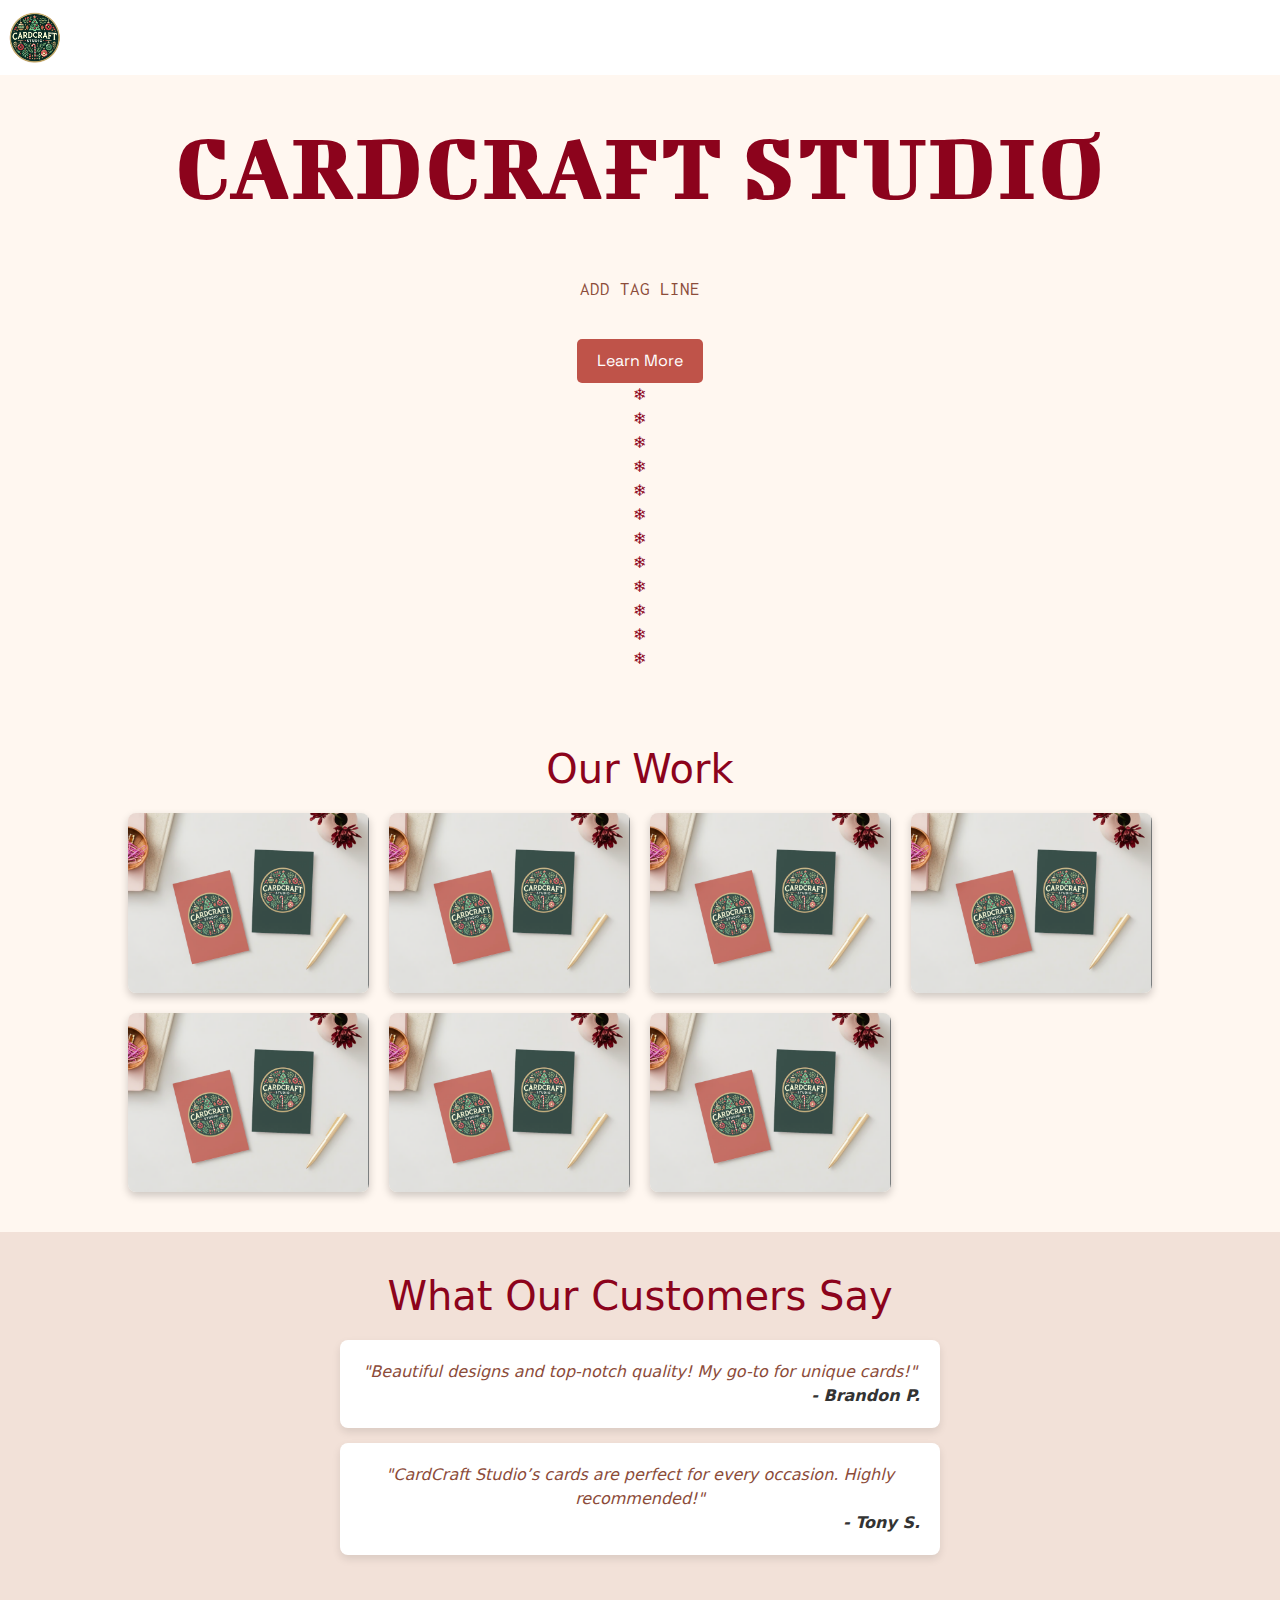
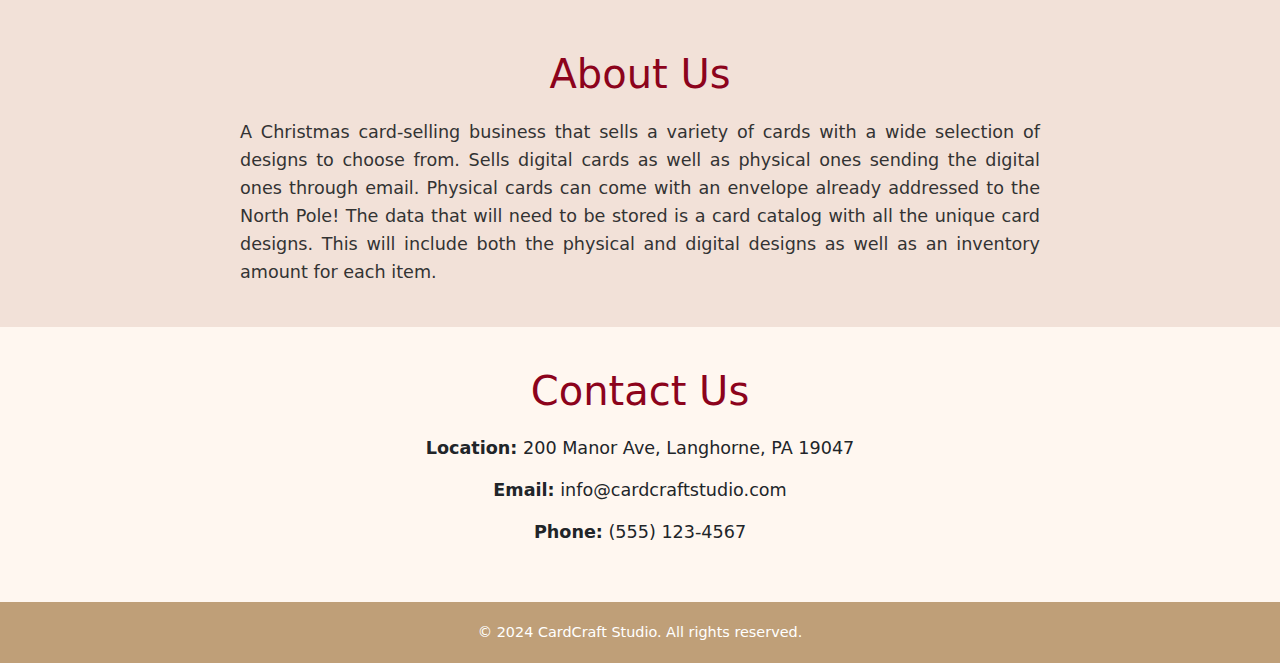
==== index.html @ b365f217 "Modified" ====
<!DOCTYPE html>
<html lang="en">
<head>
    <meta charset="UTF-8">
    <meta name="viewport" content="width=device-width, initial-scale=1.0">
    <link rel="stylesheet" href="styles.css">
    <title>CardCraft Studio</title>
</head>
<body>
       <!-- Bootstrap CSS -->
       <link href="https://cdn.jsdelivr.net/npm/bootstrap@5.3.0-alpha1/dist/css/bootstrap.min.css" rel="stylesheet" />
       <style>
        .custom-navbar {
          background-color: #bf9f78; /* Background color for navbar */
        }
        .navbar-nav .nav-link {
          color: #fff !important; /* White text for navbar links */
        }
        .navbar-nav .nav-link:hover {
          color: #f0e6d2 !important; /* Lighter color on hover */
        }
        .navbar-nav .nav-link.active {
          font-weight: bold;
          text-decoration: underline;
        }
      </style>

          <!-- Header Section with Navbar -->
          <nav class="navbar navbar-expand-lg>
            <div class="container-fluid">
              <img src="images/logonobg.png" width="70" >
              <div class="collapse navbar-collapse" id="navbarNav">
                <ul class="navbar-nav me-auto">
                  <li class="nav-item">
                    <a class="nav-link active" aria-current="page" href="index.html">Home</a>
                  </li>
                  <li class="nav-item">
                    <a class="nav-link" href="SearchPage/search.html">Search</a>
                  </li>
                  <li class="nav-item">
                    <a class="nav-link" href="CartPage/cart.html">Cart</a>
                  </li>
                  <li class="nav-item">
                    <a class="nav-link" href="is_user_logged_in.php">User</a>
                  </li>
                </ul>
              </div>
            </div>
          </nav>
    <!-- Main Section -->
    <section id="firstSection" class="hero">
        <h1>CARDCRAFT STUDIO</h1>
        <div id="logoContainer">
            <!-- <img src="./images/logonobg.png" alt="Card Craft Studio Logo"> -->
        </div>
        <p class="tagline">ADD TAG LINE</p>
        <a href="#aboutUs" class="btn-primary">Learn More</a>
        <!-- SNOWFLAKE EFFECT-->
    <div class="snowflakes" aria-hidden="true">
        <div class="snowflake">
          <div class="inner">❄</div>
        </div>
        <div class="snowflake">
          <div class="inner">❄</div>
        </div>
        <div class="snowflake">
          <div class="inner">❄</div>
        </div>
        <div class="snowflake">
          <div class="inner">❄</div>
        </div>
        <div class="snowflake">
          <div class="inner">❄</div>
        </div>
        <div class="snowflake">
          <div class="inner">❄</div>
        </div>
        <div class="snowflake">
          <div class="inner">❄</div>
        </div>
        <div class="snowflake">
          <div class="inner">❄</div>
        </div>
        <div class="snowflake">
          <div class="inner">❄</div>
        </div>
        <div class="snowflake">
          <div class="inner">❄</div>
        </div>
        <div class="snowflake">
          <div class="inner">❄</div>
        </div>
        <div class="snowflake">
          <div class="inner">❄</div>
        </div>
      </div>
    </section>


    
    <!-- Gallery Section -->
    <section id="gallery" class="gallery">
        <h2>Our Work</h2>
        <div class="gallery-container">
            <div class="gallery-item"><img src="./images/cards1.png" alt="Sample Card 1"></div>
            <div class="gallery-item"><img src="./images/cards1.png" alt="Sample Card 2"></div>
            <div class="gallery-item"><img src="./images/cards1.png" alt="Sample Card 3"></div>
            <div class="gallery-item"><img src="./images/cards1.png" alt="Sample Card 3"></div>
            <div class="gallery-item"><img src="./images/cards1.png" alt="Sample Card 3"></div>
            <div class="gallery-item"><img src="./images/cards1.png" alt="Sample Card 3"></div>
            <div class="gallery-item"><img src="./images/cards1.png" alt="Sample Card 3"></div>

            <!-- Add more images as needed -->
        </div>
    </section>

    <!-- Testimonials Section -->
    <section id="testimonials" class="testimonials">
        <h2>What Our Customers Say</h2>
        <div class="testimonial">
            <p>"Beautiful designs and top-notch quality! My go-to for unique cards!"</p>
            <p>- Brandon P.</p>
        </div>
        <div class="testimonial">
            <p>"CardCraft Studio’s cards are perfect for every occasion. Highly recommended!"</p>
            <p>- Tony S.</p>
        </div>
    </section>
    <!-- About Us Section -->
    <section id="aboutUs" class="about">
      <h2>About Us</h2>
      <p> A Christmas card-selling business that sells a variety of cards with a wide 
          selection of designs to choose from. Sells digital cards as well as physical ones 
          sending the digital ones through email. Physical cards can come with an envelope already
          addressed to the North Pole! The data that will need to be stored is a card catalog with 
          all the unique card designs. This will include both the physical and digital designs as well 
          as an inventory amount for each item.</p>
  </section>


    <!-- Contact Us Section -->
    <section id="contactUs" class="contact">
        <h2>Contact Us</h2>
        <p><strong>Location:</strong> 200 Manor Ave, Langhorne, PA 19047</p>
        <p><strong>Email:</strong> info@cardcraftstudio.com</p>
        <p><strong>Phone:</strong> (555) 123-4567</p>
        
    </section>

    <!-- Footer -->
    <footer>
        <p>&copy; 2024 CardCraft Studio. All rights reserved.</p>
    </footer>
    
</body>
</html>
---- styles.css ----
/* Basic Body Reset */
@import url('https://fonts.googleapis.com/css2?family=Bigshot+One&family=Inconsolata:wght@200..900&family=Space+Grotesk:wght@300..700&display=swap');

body {
    width: 100vw;
    height: 100vh;
    margin: 0;
    font-family: 'Space Grotesk', sans-serif;
    background-color: #f2e1d8;
    color: #333;
}

/* Header Styling */
#headerPlace {
    background-color: #bf9f78;
    width: 100%;
    text-align: center;
    padding: 20px;
    color: #fff;
    font-size: 1.2em;
    font-family: 'Inconsolata', monospace;
}

/* First Section Styling */
#firstSection {
    display: flex;
    flex-direction: column;
    align-items: center;
    justify-content: center;
    height: 70vh;
    color: #8C031C;
    background: #fff7f0;
    padding: 20px;
    text-align: center;
}

#firstSection h1 {
    font-size: 6em;
    font-family: 'Bigshot One', cursive;
    font-weight: 400;
    margin: 0;
    letter-spacing: 2px;
}

#firstSection .tagline {
    font-size: 1.2em;
    font-family: 'Inconsolata', monospace;
    color: #8c4c3a;
    margin-top: 10px;
}

.btn-primary {
    margin-top: 20px;
    padding: 10px 20px;
    background-color: #bf5349;
    color: #fff;
    border: none;
    border-radius: 5px;
    font-size: 1em;
    text-decoration: none;
    font-family: 'Space Grotesk', sans-serif;
    transition: background-color 0.3s ease;
}

.btn-primary:hover {
    background-color: #8c4c3a;
}

#logoContainer {
    padding: 10px;
    margin-top: 20px;
}

#logoContainer img {
    max-width: 300px;
}

/* About Us Section Styling */
#aboutUs {
    background-color: #f2e1d8;
    padding: 40px 10%;
    color: #333;
    text-align: center;
}

#aboutUs h2 {
    color:#8C031C;
    font-size: 2.5em;
    margin-bottom: 20px;
}

#aboutUs p {
    font-size: 1.1em;
    line-height: 1.6;
    max-width: 800px;
    margin: 0 auto;
    text-align: justify;

    
}

/* Gallery Section Styling */
.gallery {
    background-color: #fff7f0;
    padding: 40px 10%;
    text-align: center;
}

.gallery h2 {
    color: #8C031C;
    font-size: 2.5em;
    margin-bottom: 20px;
}

.gallery-container {
    display: grid;
    grid-template-columns: repeat(auto-fill, minmax(200px, 1fr));
    gap: 20px;
}

.gallery-item img {
    width: 100%;
    border-radius: 8px;
    box-shadow: 0 4px 8px rgba(0, 0, 0, 0.2);
}

/* Testimonials Section Styling */
.testimonials {
    background-color: #f2e1d8;
    padding: 40px 10%;
    text-align: center;
}

.testimonials h2 {
    color: #8C031C;
    font-size: 2.5em;
    margin-bottom: 20px;
}

.testimonial {
    font-style: italic;
    background: #fff;
    padding: 20px;
    border-radius: 8px;
    box-shadow: 0 4px 8px rgba(0, 0, 0, 0.1);
    margin: 15px auto;
    max-width: 600px;
}

.testimonial p {
    margin: 0;
    color: #8c4c3a;
}

.testimonial p:last-child {
    text-align: right;
    color: #333;
    font-weight: bold;
}

/* Contact Us Section Styling */
.contact {
    background-color: #fff7f0;
    padding: 40px 10%;
    text-align: center;
}

.contact h2 {
    color:#8C031C;
    font-size: 2.5em;
    margin-bottom: 20px;
}

.contact p {
    font-size: 1.1em;
    line-height: 1.5;
}

#mapContainer iframe {
    width: 100%;
    border: none;
    margin-top: 20px;
    border-radius: 8px;
}

/* Footer Styling */
footer {
    background-color: #bf9f78;
    color: #fff;
    text-align: center;
    padding: 20px;
}

footer p {
    margin: 0;
    font-size: 0.9em;
}

.social-media {
    margin-top: 10px;
}

.social-media a {
    margin: 0 10px;
    display: inline-block;
}

.social-media img {
    width: 24px;
    height: 24px;
}
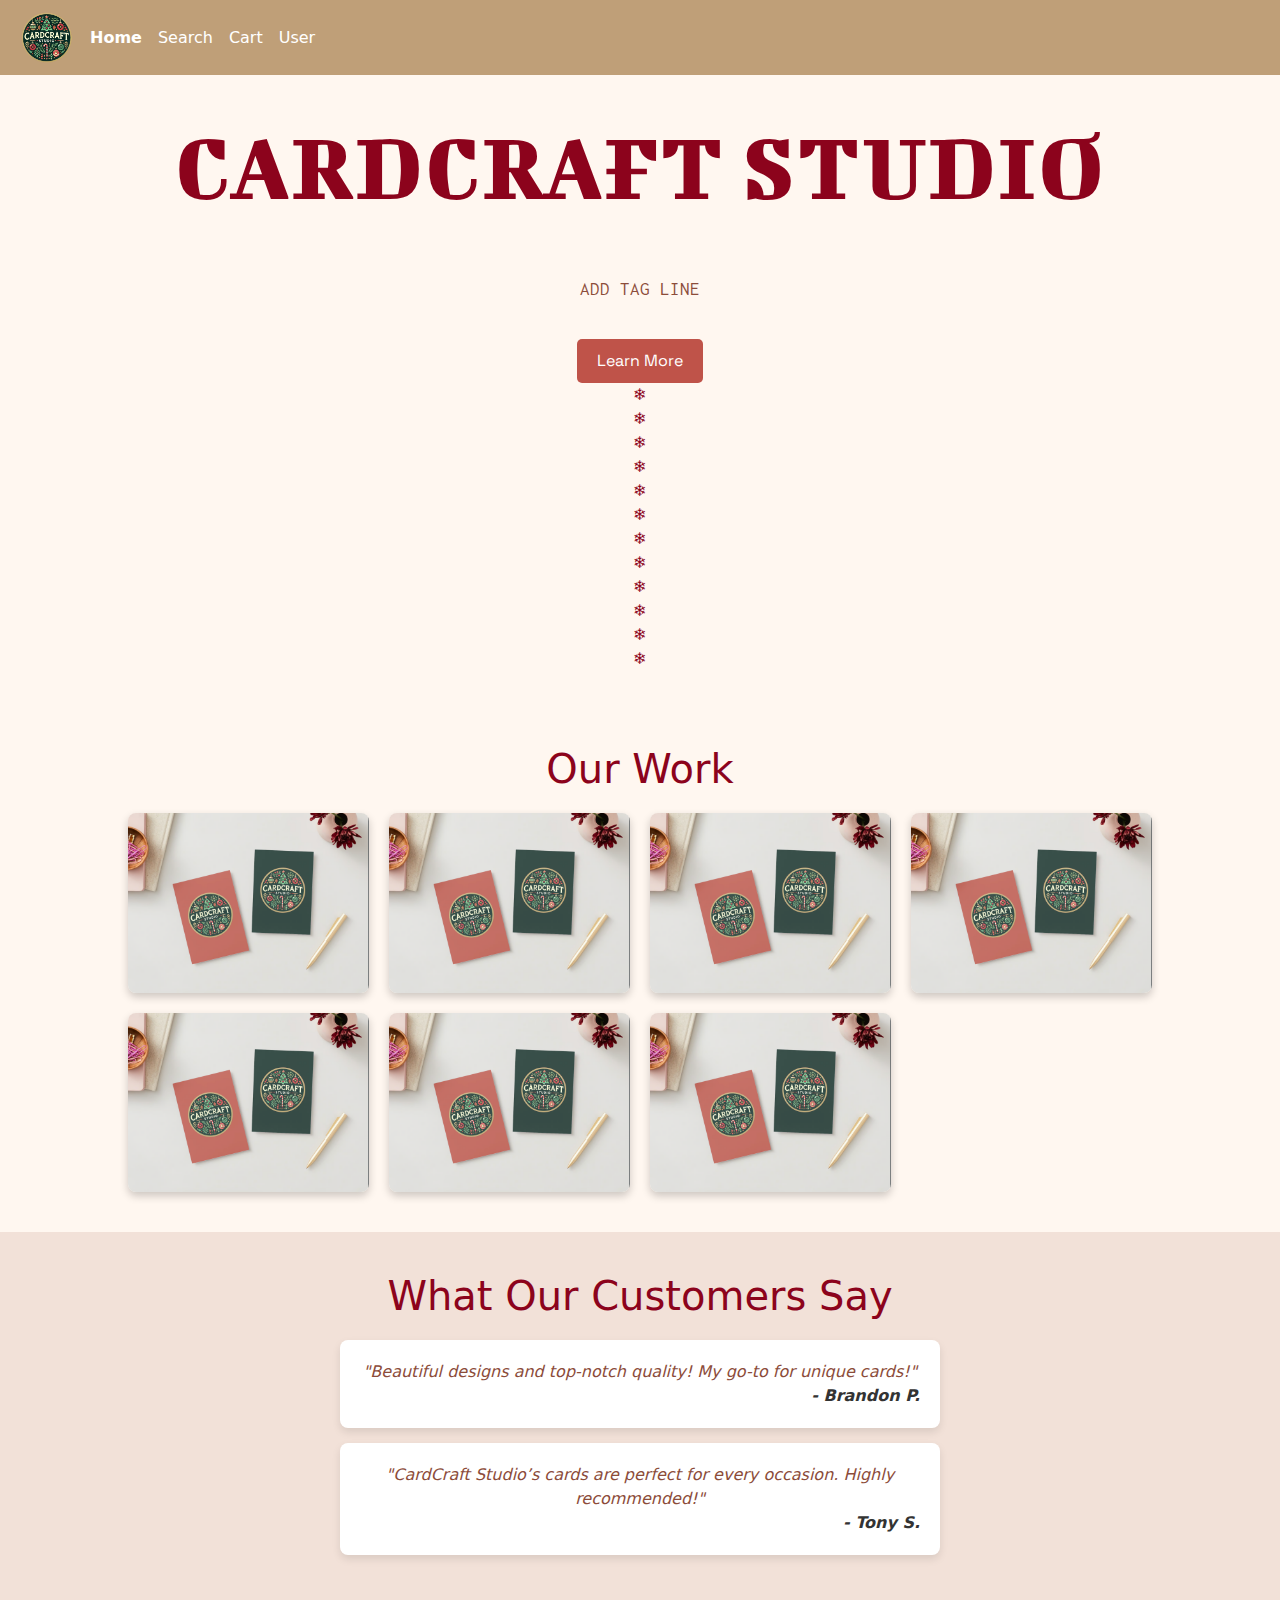
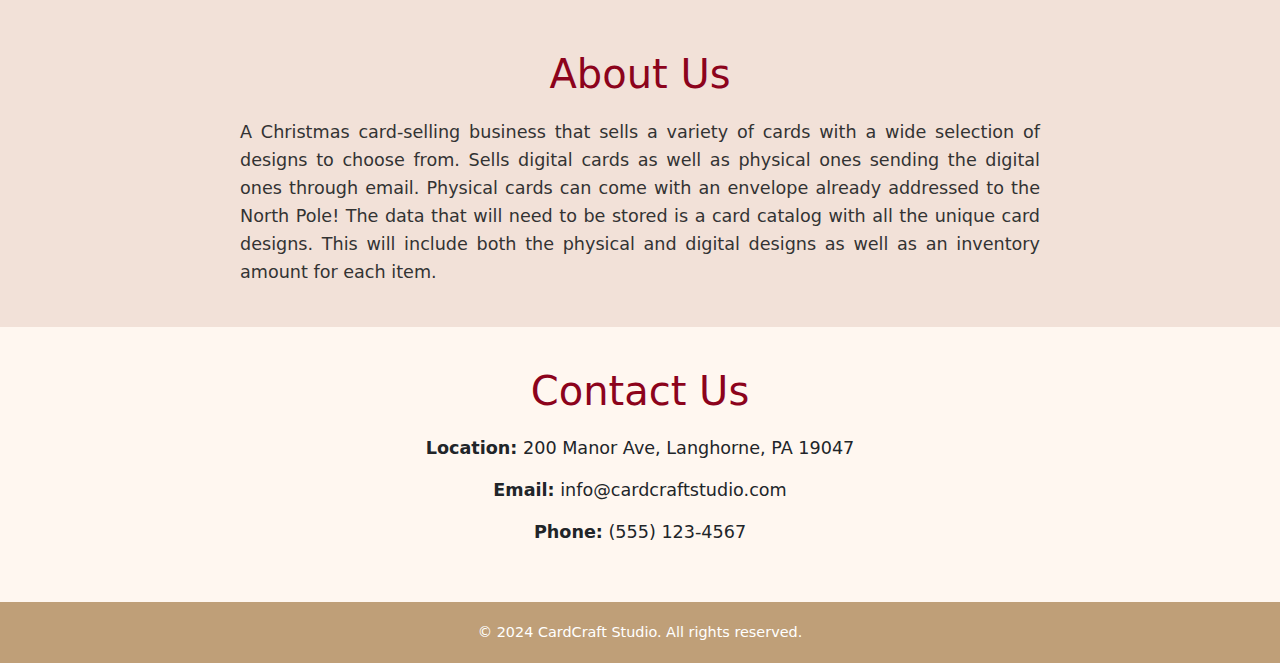
==== commit c87375c3: "Update index.html" ====
--- a/index.html
+++ b/index.html
@@ -21,12 +21,11 @@
         }
         .navbar-nav .nav-link.active {
           font-weight: bold;
-          text-decoration: underline;
         }
       </style>
 
           <!-- Header Section with Navbar -->
-          <nav class="navbar navbar-expand-lg>
+          <nav class="navbar navbar-expand-lg custom-navbar">
             <div class="container-fluid">
               <img src="images/logonobg.png" width="70" >
               <div class="collapse navbar-collapse" id="navbarNav">
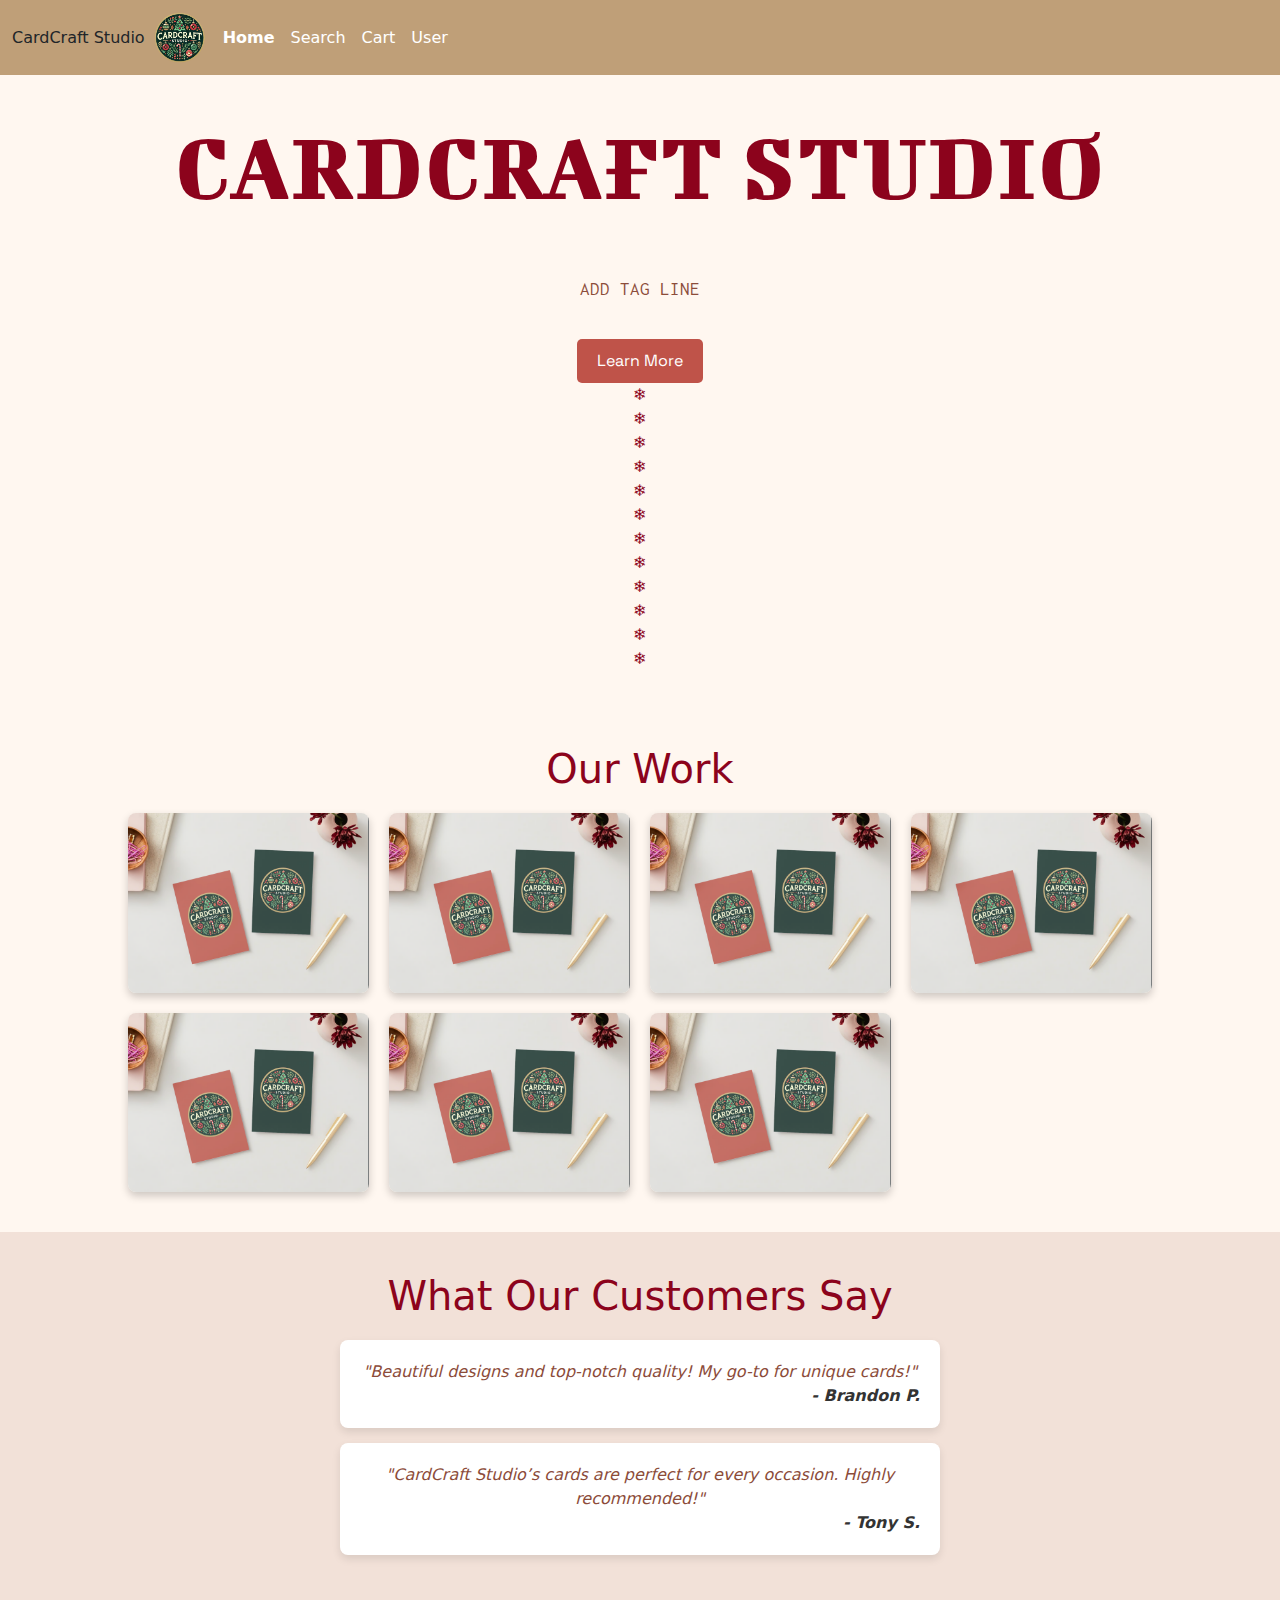
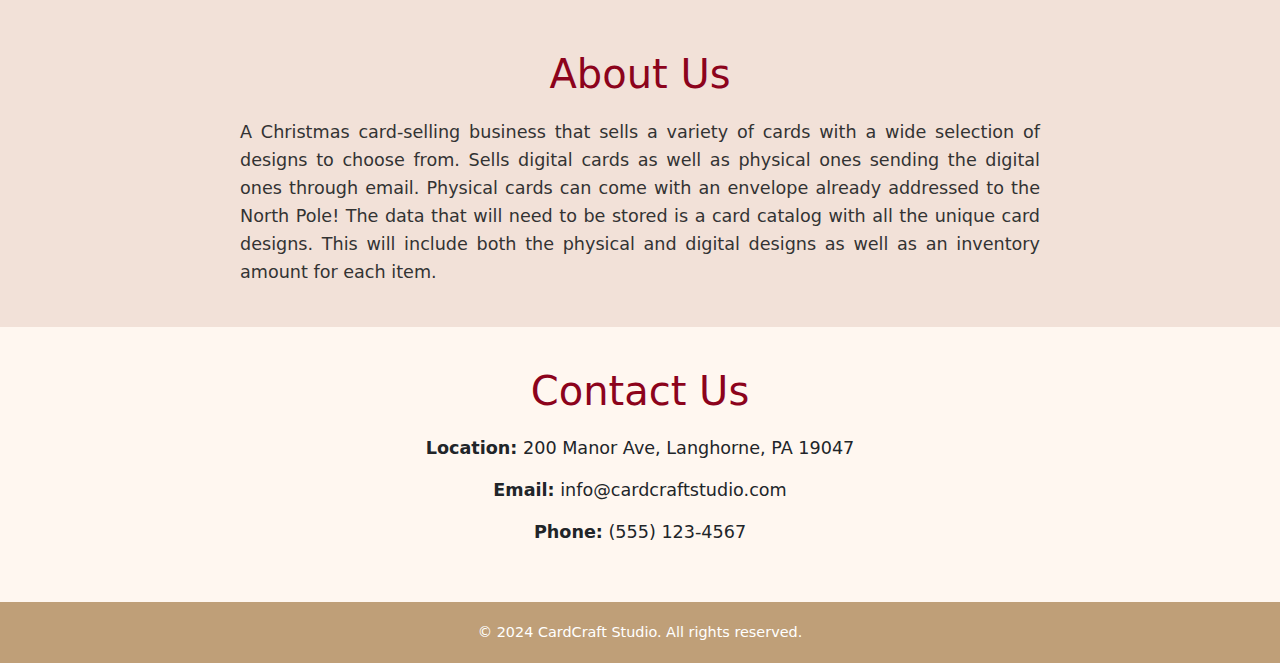
==== commit 31f6762c: "Update index.html" ====
--- a/index.html
+++ b/index.html
@@ -27,6 +27,7 @@
           <!-- Header Section with Navbar -->
           <nav class="navbar navbar-expand-lg custom-navbar">
             <div class="container-fluid">
+              <a class="nav-link active" href="#">CardCraft Studio</a>
               <img src="images/logonobg.png" width="70" >
               <div class="collapse navbar-collapse" id="navbarNav">
                 <ul class="navbar-nav me-auto">
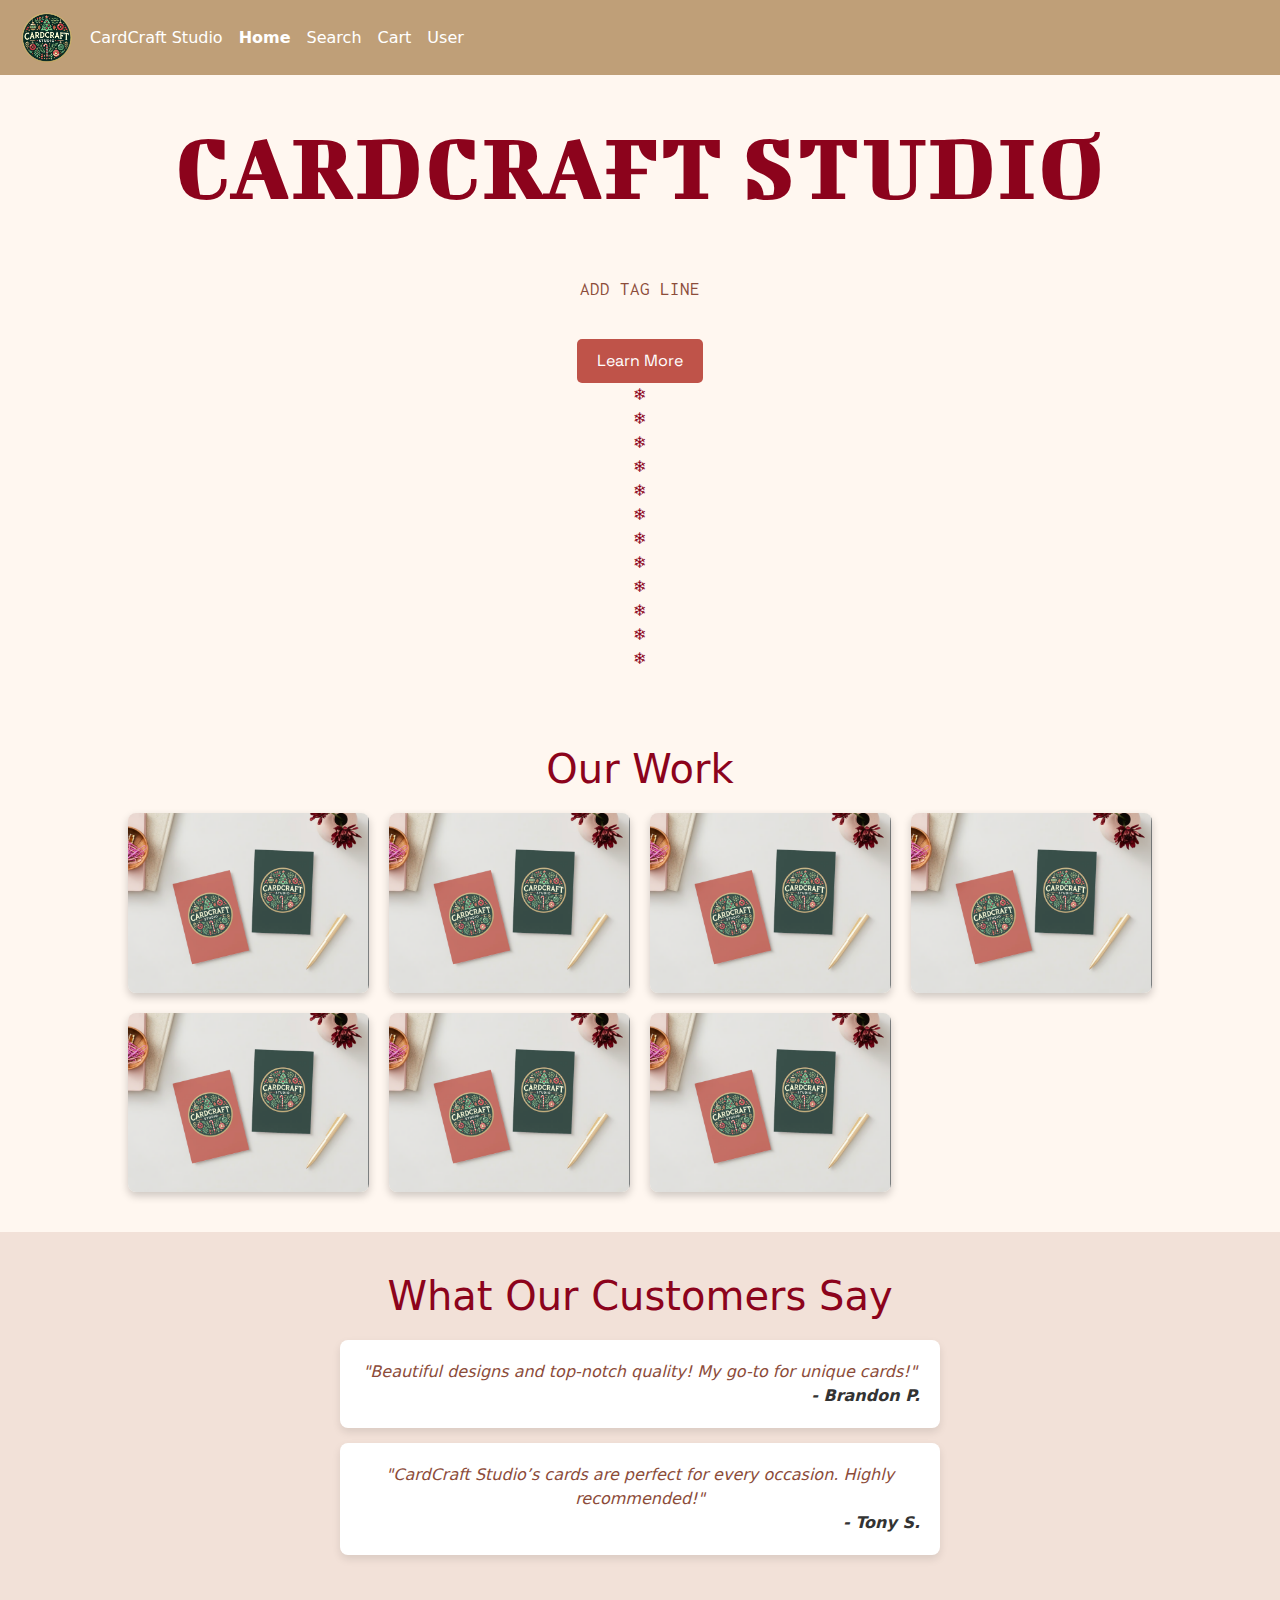
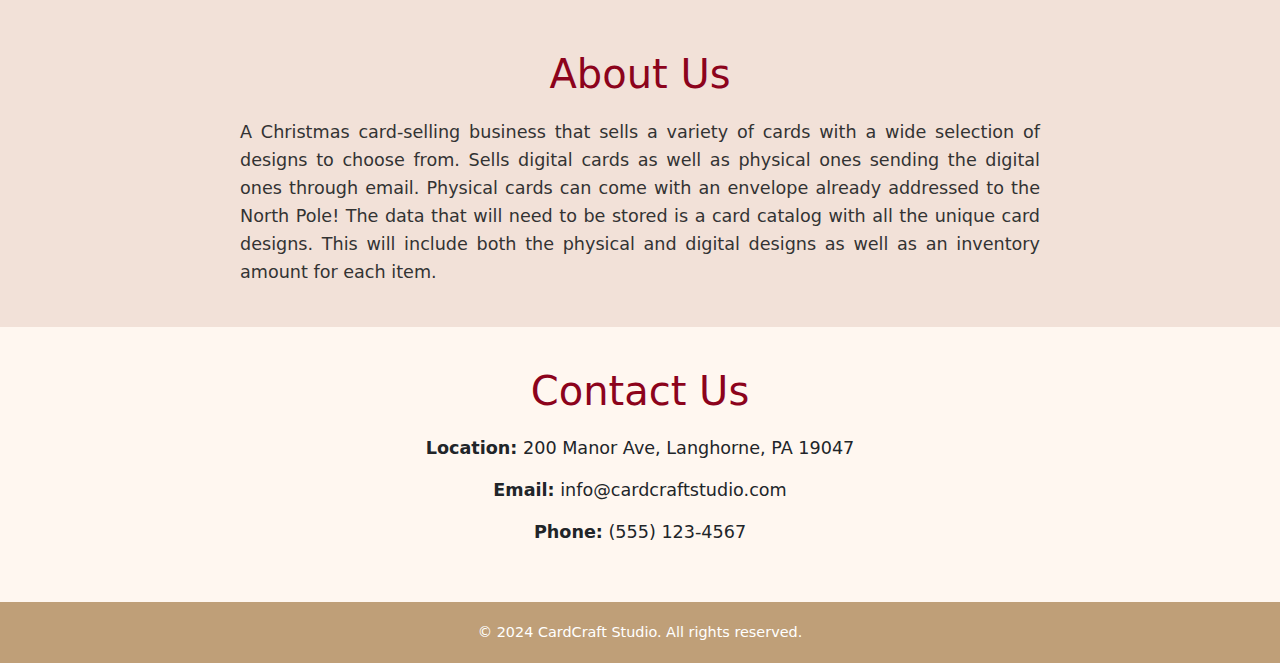
==== commit 8ecb971e: "Update index.html" ====
--- a/index.html
+++ b/index.html
@@ -27,10 +27,12 @@
           <!-- Header Section with Navbar -->
           <nav class="navbar navbar-expand-lg custom-navbar">
             <div class="container-fluid">
-              <a class="nav-link active" href="#">CardCraft Studio</a>
               <img src="images/logonobg.png" width="70" >
               <div class="collapse navbar-collapse" id="navbarNav">
                 <ul class="navbar-nav me-auto">
+                  <li class="nav-item">
+                    <a class="nav-link">CardCraft Studio</a>
+                  </li>
                   <li class="nav-item">
                     <a class="nav-link active" aria-current="page" href="index.html">Home</a>
                   </li>
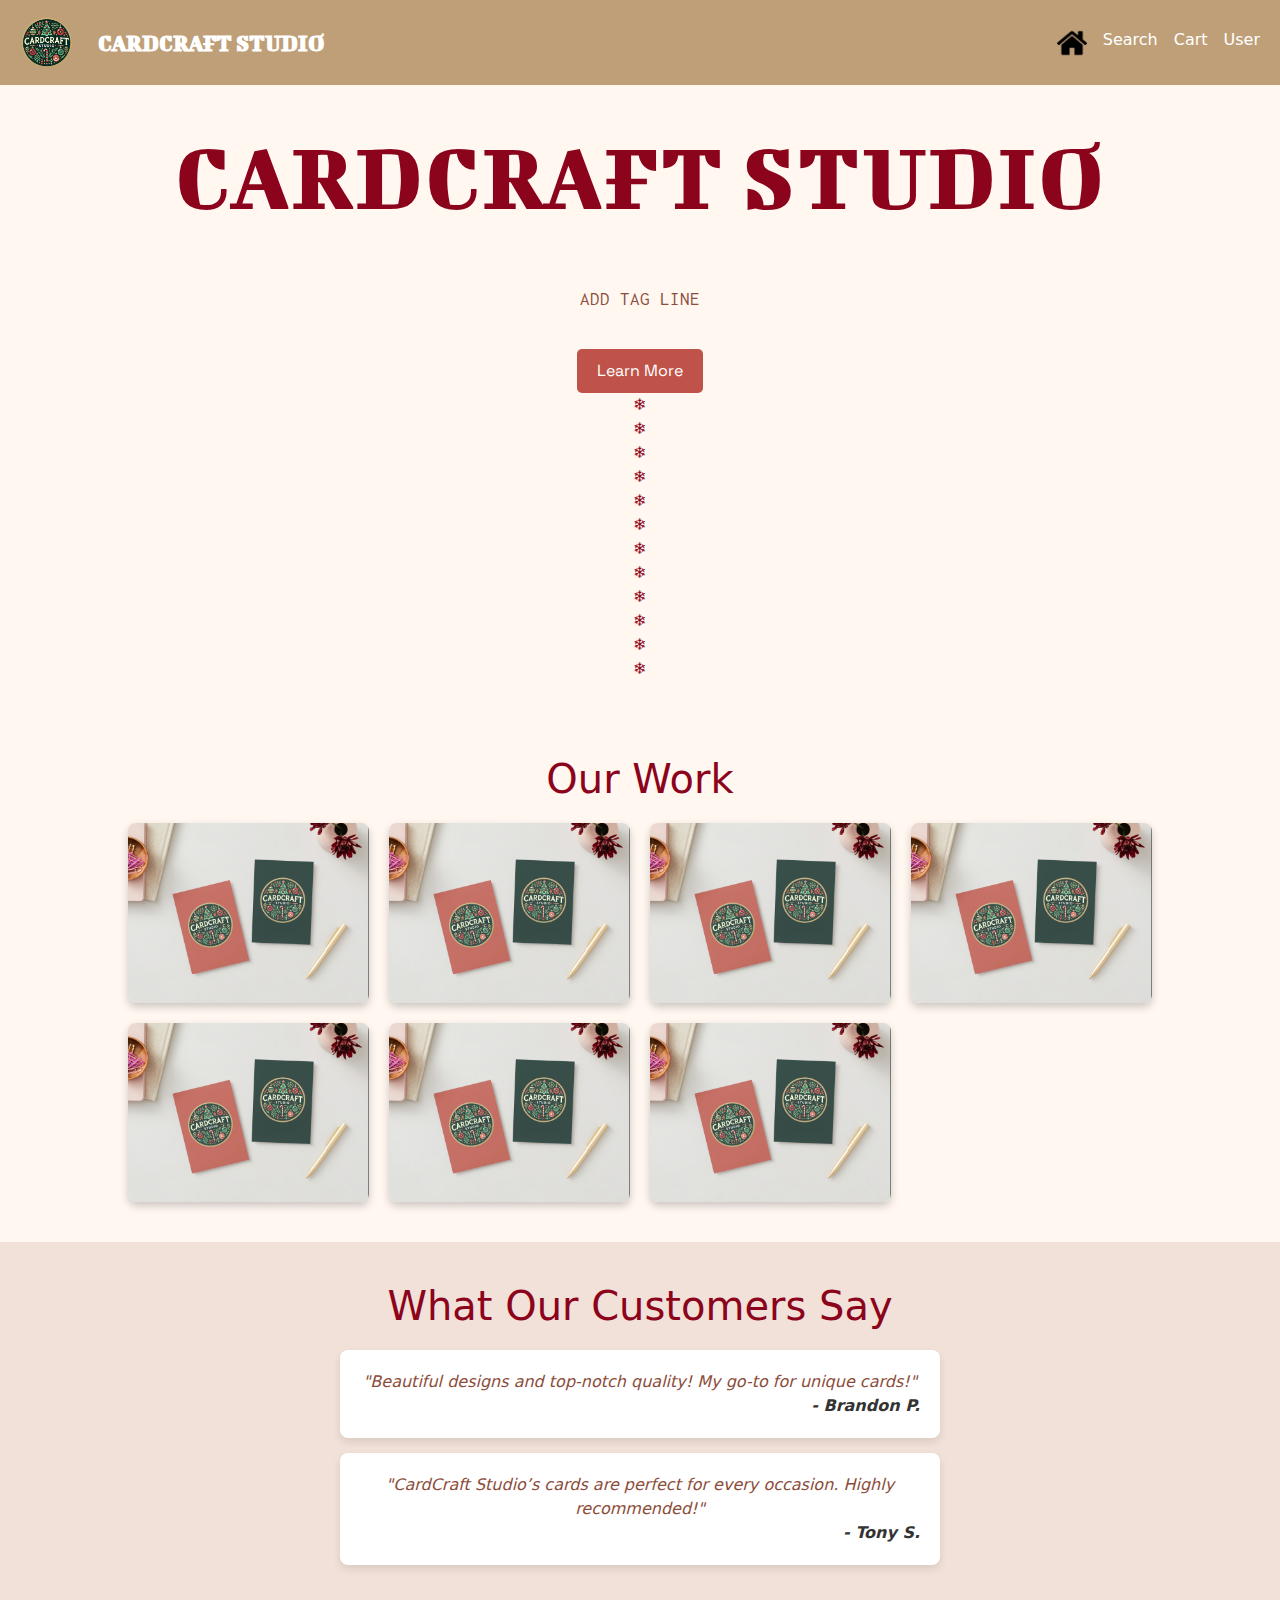
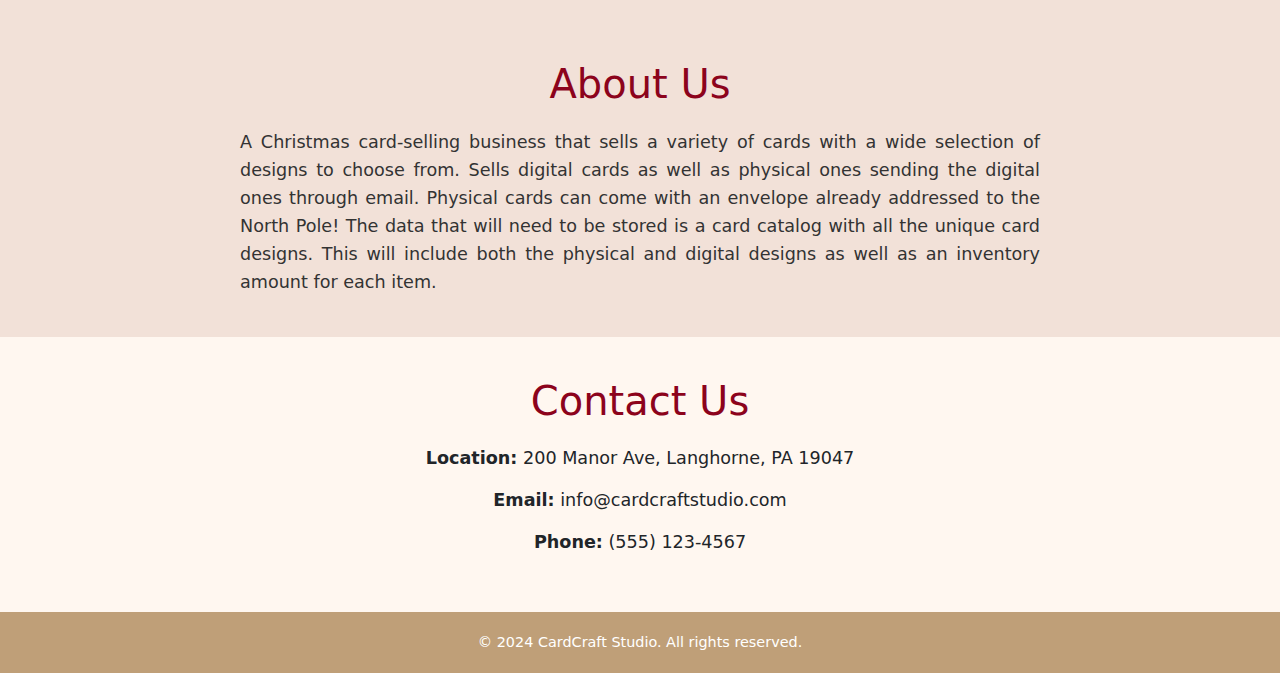
==== commit 89a02a01: "home icon" ====
--- a/index.html
+++ b/index.html
@@ -11,30 +11,40 @@
        <link href="https://cdn.jsdelivr.net/npm/bootstrap@5.3.0-alpha1/dist/css/bootstrap.min.css" rel="stylesheet" />
        <style>
         .custom-navbar {
-          background-color: #bf9f78; /* Background color for navbar */
+          background-color: #bf9f78;
         }
         .navbar-nav .nav-link {
-          color: #fff !important; /* White text for navbar links */
+          color: #fff !important;
         }
         .navbar-nav .nav-link:hover {
-          color: #f0e6d2 !important; /* Lighter color on hover */
+          color: #f0e6d2 !important;
         }
         .navbar-nav .nav-link.active {
           font-weight: bold;
         }
+        .navbar-brand-title {
+          color: #fff;
+          font-weight: bold;
+          font-size: 1.5rem;
+          font-family: 'Bigshot One', cursive;
+        }
+        
       </style>
 
           <!-- Header Section with Navbar -->
           <nav class="navbar navbar-expand-lg custom-navbar">
-            <div class="container-fluid">
-              <img src="images/logonobg.png" width="70" >
+            <div class="container-fluid d-flex justify-content-between align-items-center">
+              <!-- Logo on the left -->
+              <a class="navbar-brand" href="#">
+                <img src="images/logonobg.png" width="70" alt="Logo" />
+              </a>
+
               <div class="collapse navbar-collapse" id="navbarNav">
-                <ul class="navbar-nav me-auto">
+                <span class="navbar-brand-title">CARDCRAFT STUDIO</span>
+              
+                <ul class="navbar-nav ms-auto">
                   <li class="nav-item">
-                    <a class="nav-link">CardCraft Studio</a>
-                  </li>
-                  <li class="nav-item">
-                    <a class="nav-link active" aria-current="page" href="index.html">Home</a>
+                    <a class="nav-link active" aria-current="page" href="index.html"><img src="images/home.png" width="30"></a>
                   </li>
                   <li class="nav-item">
                     <a class="nav-link" href="SearchPage/search.html">Search</a>
@@ -49,6 +59,7 @@
               </div>
             </div>
           </nav>
+          
     <!-- Main Section -->
     <section id="firstSection" class="hero">
         <h1>CARDCRAFT STUDIO</h1>
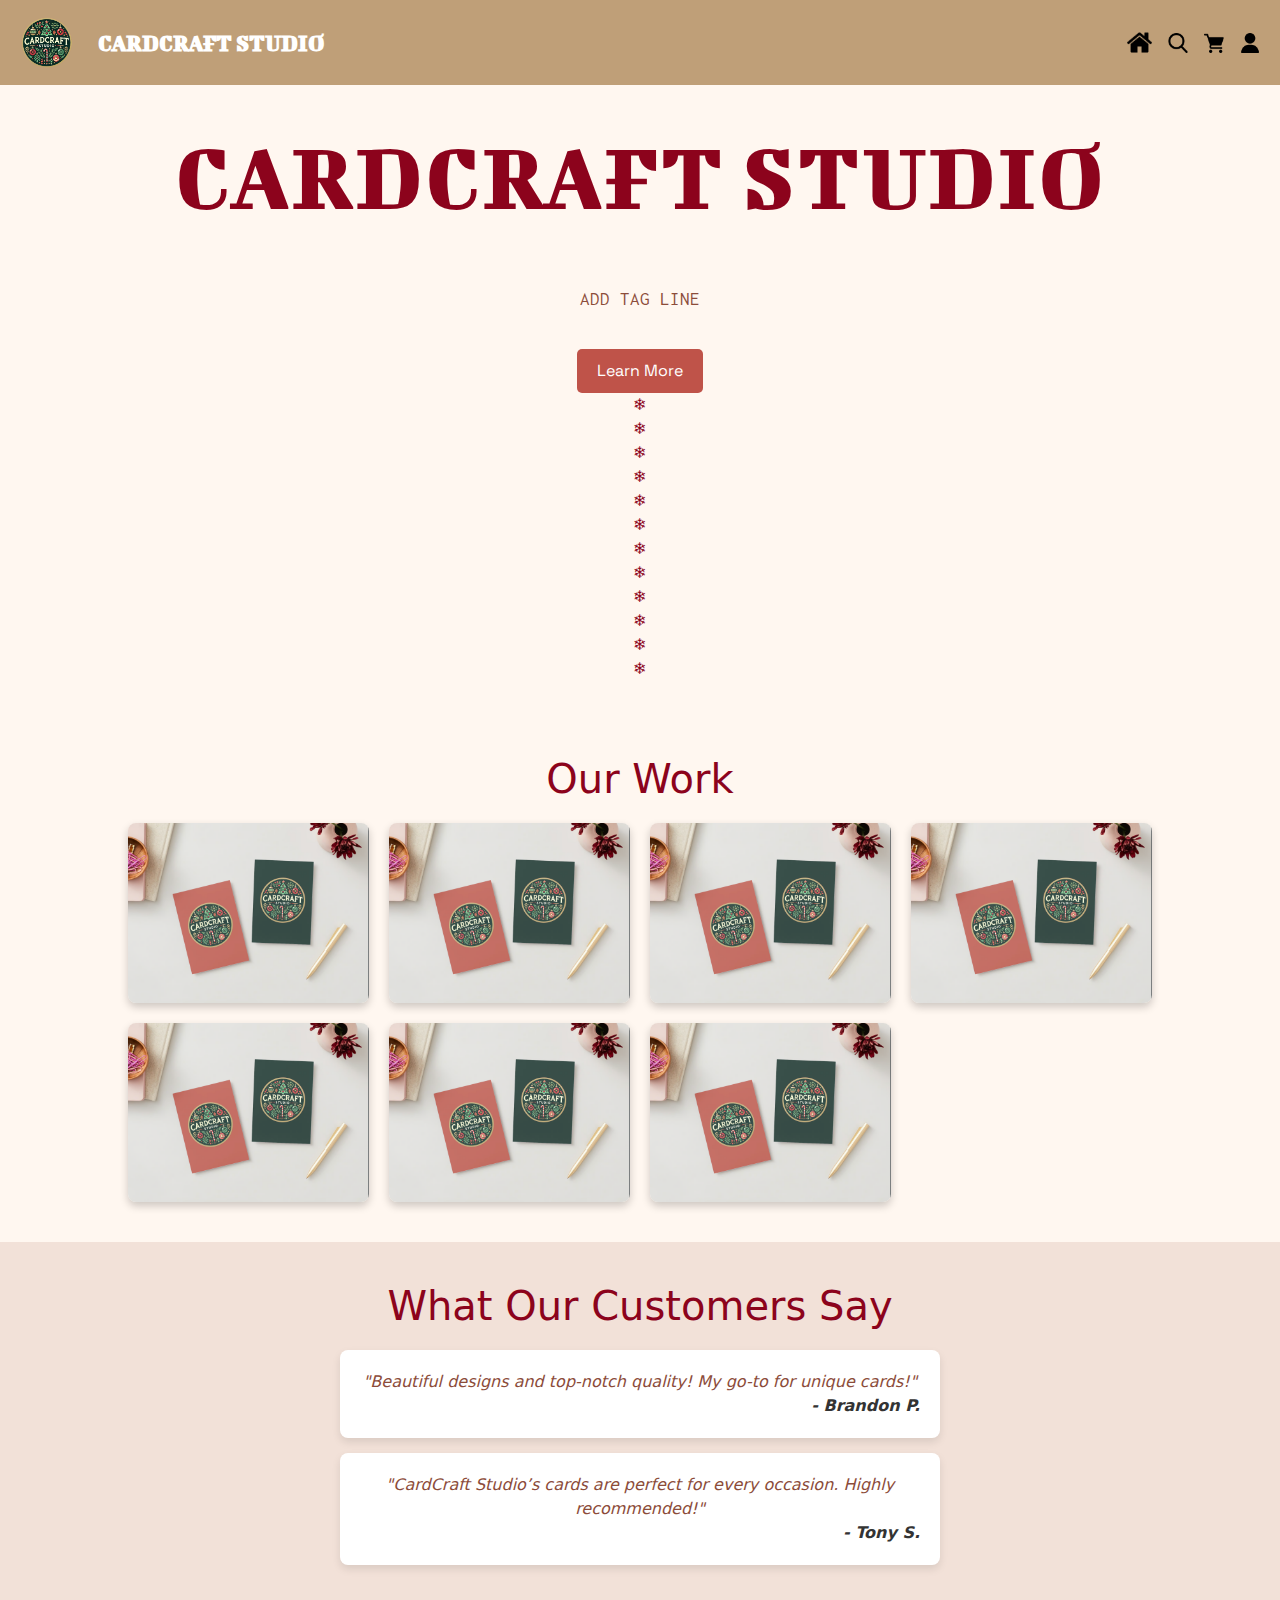
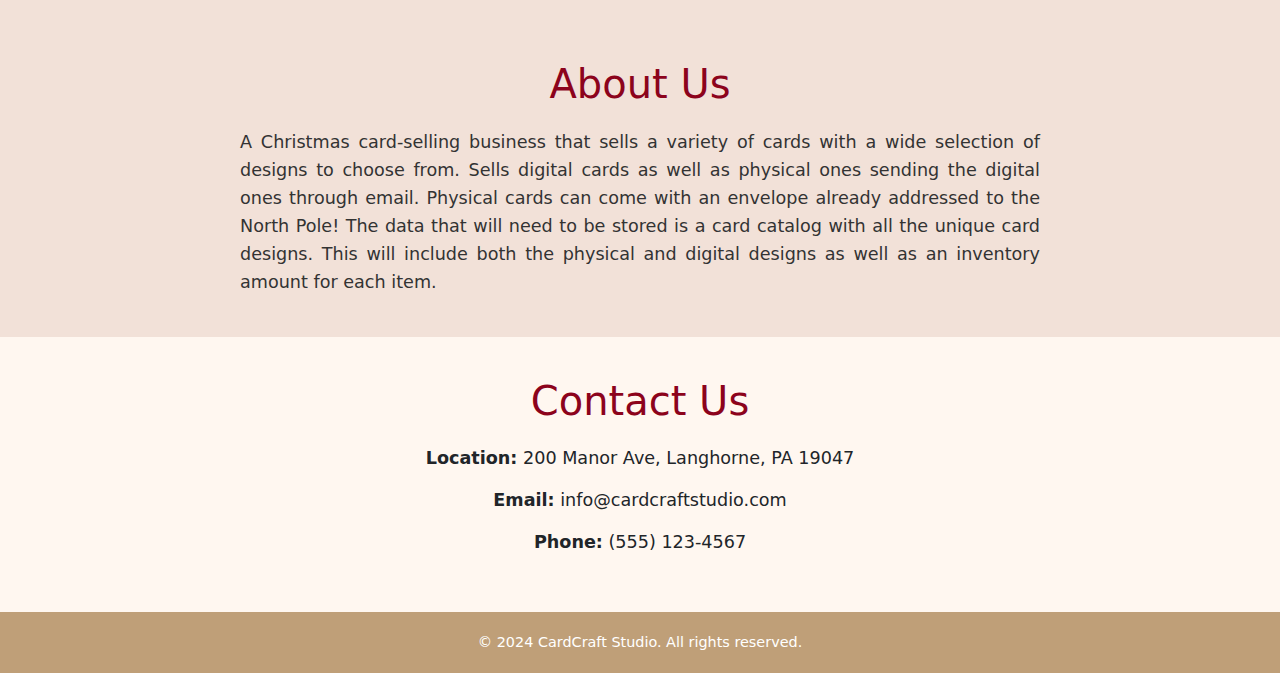
==== commit b56e7da4: "navbar icons" ====
--- a/index.html
+++ b/index.html
@@ -44,22 +44,22 @@
               
                 <ul class="navbar-nav ms-auto">
                   <li class="nav-item">
-                    <a class="nav-link active" aria-current="page" href="index.html"><img src="images/home.png" width="30"></a>
+                    <a class="nav-link active" aria-current="page" href="index.html"><img src="images/home.png" width="25"></a>
                   </li>
                   <li class="nav-item">
-                    <a class="nav-link" href="SearchPage/search.html">Search</a>
+                    <a class="nav-link" href="SearchPage/search.html"><img src="images/search.png" width="20"></a>
                   </li>
                   <li class="nav-item">
-                    <a class="nav-link" href="CartPage/cart.html">Cart</a>
+                    <a class="nav-link" href="CartPage/cart.html"><img src="images/cart.png" width="20"></a>
                   </li>
                   <li class="nav-item">
-                    <a class="nav-link" href="is_user_logged_in.php">User</a>
+                    <a class="nav-link" href="is_user_logged_in.php"><img src="images/user.png" width="20"></a>
                   </li>
                 </ul>
               </div>
             </div>
           </nav>
-          
+
     <!-- Main Section -->
     <section id="firstSection" class="hero">
         <h1>CARDCRAFT STUDIO</h1>
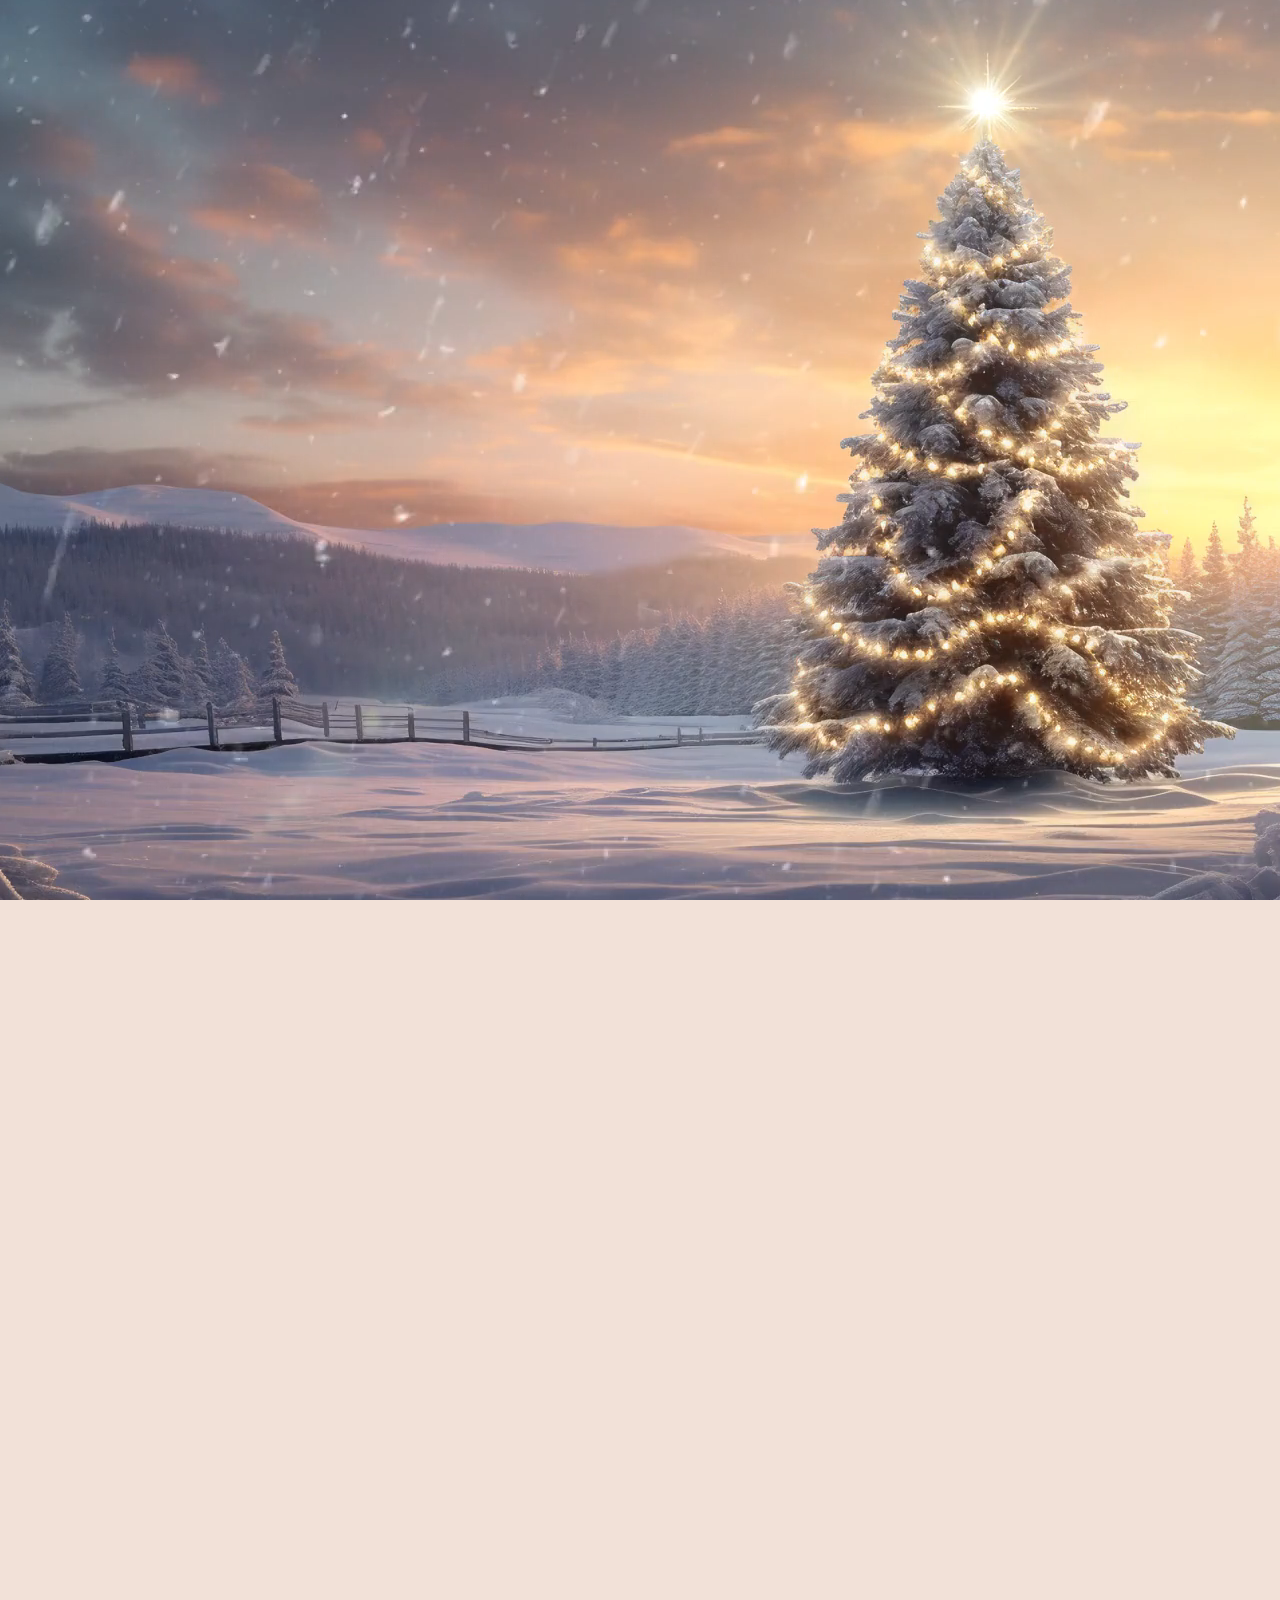
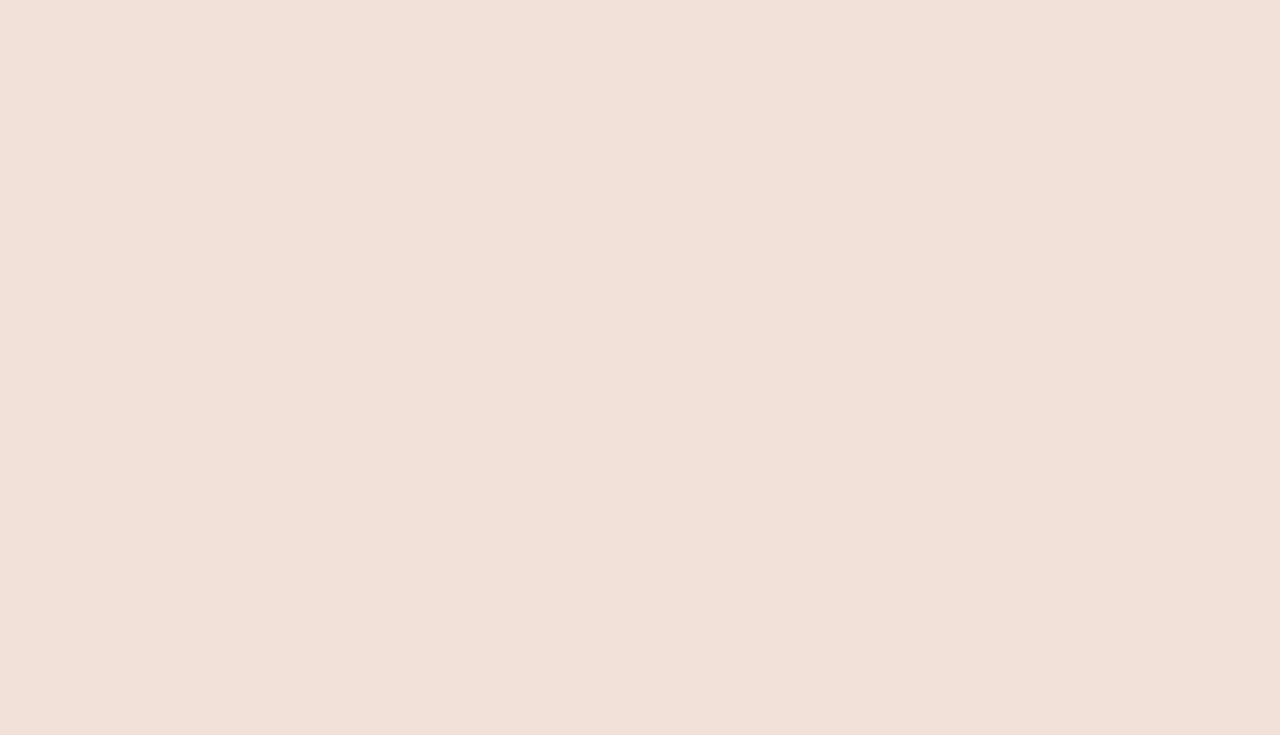
==== commit 64478a51: "updated home page" ====
--- a/index.html
+++ b/index.html
@@ -1,169 +1,91 @@
 <!DOCTYPE html>
 <html lang="en">
 <head>
-    <meta charset="UTF-8">
-    <meta name="viewport" content="width=device-width, initial-scale=1.0">
-    <link rel="stylesheet" href="styles.css">
-    <title>CardCraft Studio</title>
+  <meta charset="UTF-8">
+  <meta name="viewport" content="width=device-width, initial-scale=1.0">
+  <link rel="stylesheet" href="styles.css">
+  <title>CardCraft Studio</title>
 </head>
-<body>
-       <!-- Bootstrap CSS -->
-       <link href="https://cdn.jsdelivr.net/npm/bootstrap@5.3.0-alpha1/dist/css/bootstrap.min.css" rel="stylesheet" />
-       <style>
-        .custom-navbar {
-          background-color: #bf9f78;
-        }
-        .navbar-nav .nav-link {
-          color: #fff !important;
-        }
-        .navbar-nav .nav-link:hover {
-          color: #f0e6d2 !important;
-        }
-        .navbar-nav .nav-link.active {
-          font-weight: bold;
-        }
-        .navbar-brand-title {
-          color: #fff;
-          font-weight: bold;
-          font-size: 1.5rem;
-          font-family: 'Bigshot One', cursive;
-        }
-        
-      </style>
+<?php include 'header.php'; ?>
 
-          <!-- Header Section with Navbar -->
-          <nav class="navbar navbar-expand-lg custom-navbar">
-            <div class="container-fluid d-flex justify-content-between align-items-center">
-              <!-- Logo on the left -->
-              <a class="navbar-brand" href="#">
-                <img src="images/logonobg.png" width="70" alt="Logo" />
-              </a>
-
-              <div class="collapse navbar-collapse" id="navbarNav">
-                <span class="navbar-brand-title">CARDCRAFT STUDIO</span>
-              
-                <ul class="navbar-nav ms-auto">
-                  <li class="nav-item">
-                    <a class="nav-link active" aria-current="page" href="index.html"><img src="images/home.png" width="25"></a>
-                  </li>
-                  <li class="nav-item">
-                    <a class="nav-link" href="SearchPage/search.html"><img src="images/search.png" width="20"></a>
-                  </li>
-                  <li class="nav-item">
-                    <a class="nav-link" href="CartPage/cart.html"><img src="images/cart.png" width="20"></a>
-                  </li>
-                  <li class="nav-item">
-                    <a class="nav-link" href="is_user_logged_in.php"><img src="images/user.png" width="20"></a>
-                  </li>
-                </ul>
-              </div>
-            </div>
-          </nav>
-
-    <!-- Main Section -->
-    <section id="firstSection" class="hero">
-        <h1>CARDCRAFT STUDIO</h1>
-        <div id="logoContainer">
-            <!-- <img src="./images/logonobg.png" alt="Card Craft Studio Logo"> -->
-        </div>
-        <p class="tagline">ADD TAG LINE</p>
-        <a href="#aboutUs" class="btn-primary">Learn More</a>
-        <!-- SNOWFLAKE EFFECT-->
-    <div class="snowflakes" aria-hidden="true">
-        <div class="snowflake">
-          <div class="inner">❄</div>
-        </div>
-        <div class="snowflake">
-          <div class="inner">❄</div>
-        </div>
-        <div class="snowflake">
-          <div class="inner">❄</div>
-        </div>
-        <div class="snowflake">
-          <div class="inner">❄</div>
-        </div>
-        <div class="snowflake">
-          <div class="inner">❄</div>
-        </div>
-        <div class="snowflake">
-          <div class="inner">❄</div>
-        </div>
-        <div class="snowflake">
-          <div class="inner">❄</div>
-        </div>
-        <div class="snowflake">
-          <div class="inner">❄</div>
-        </div>
-        <div class="snowflake">
-          <div class="inner">❄</div>
-        </div>
-        <div class="snowflake">
-          <div class="inner">❄</div>
-        </div>
-        <div class="snowflake">
-          <div class="inner">❄</div>
-        </div>
-        <div class="snowflake">
-          <div class="inner">❄</div>
-        </div>
-      </div>
-    </section>
+<body style="background-color: #f2e1d8;">
+<!-- Main Section -->
+<section id="firstSection" class="hero">
+  <div class="video-container">
+    <video autoplay muted loop id="bgvideo">
+      <source src="images/bgvideo.mp4" type="video/mp4">
+    </video>
+    <div class="hero-content">
+      <h1>CARDCRAFT STUDIO</h1>
+    </div>
+  </div>
+</section>
 
 
-    
-    <!-- Gallery Section -->
-    <section id="gallery" class="gallery">
-        <h2>Our Work</h2>
-        <div class="gallery-container">
-            <div class="gallery-item"><img src="./images/cards1.png" alt="Sample Card 1"></div>
-            <div class="gallery-item"><img src="./images/cards1.png" alt="Sample Card 2"></div>
-            <div class="gallery-item"><img src="./images/cards1.png" alt="Sample Card 3"></div>
-            <div class="gallery-item"><img src="./images/cards1.png" alt="Sample Card 3"></div>
-            <div class="gallery-item"><img src="./images/cards1.png" alt="Sample Card 3"></div>
-            <div class="gallery-item"><img src="./images/cards1.png" alt="Sample Card 3"></div>
-            <div class="gallery-item"><img src="./images/cards1.png" alt="Sample Card 3"></div>
+<!-- Gallery Section -->
+<section class="gallery">
+  <h2>Our Product Gallery</h2>
+  <div class="gallery-grid">
+    <!-- Product 1 -->
+    <div class="product-card">
+      <img src="images/product1.jpg" alt="Product 1">
+      <h3>Product 1</h3>
+      <p>$19.99</p>
+    </div>
 
-            <!-- Add more images as needed -->
-        </div>
-    </section>
+    <!-- Product 2 -->
+    <div class="product-card">
+      <img src="images/product2.jpg" alt="Product 2">
+      <h3>Product 2</h3>
+      <p>$24.99</p>
+    </div>
 
-    <!-- Testimonials Section -->
-    <section id="testimonials" class="testimonials">
-        <h2>What Our Customers Say</h2>
-        <div class="testimonial">
-            <p>"Beautiful designs and top-notch quality! My go-to for unique cards!"</p>
-            <p>- Brandon P.</p>
-        </div>
-        <div class="testimonial">
-            <p>"CardCraft Studio’s cards are perfect for every occasion. Highly recommended!"</p>
-            <p>- Tony S.</p>
-        </div>
-    </section>
-    <!-- About Us Section -->
-    <section id="aboutUs" class="about">
-      <h2>About Us</h2>
-      <p> A Christmas card-selling business that sells a variety of cards with a wide 
-          selection of designs to choose from. Sells digital cards as well as physical ones 
-          sending the digital ones through email. Physical cards can come with an envelope already
-          addressed to the North Pole! The data that will need to be stored is a card catalog with 
-          all the unique card designs. This will include both the physical and digital designs as well 
-          as an inventory amount for each item.</p>
+    <!-- Product 3 -->
+    <div class="product-card">
+      <img src="images/product3.jpg" alt="Product 3">
+      <h3>All Products</h3>
+    </div>
   </section>
+  
 
 
-    <!-- Contact Us Section -->
-    <section id="contactUs" class="contact">
-        <h2>Contact Us</h2>
-        <p><strong>Location:</strong> 200 Manor Ave, Langhorne, PA 19047</p>
-        <p><strong>Email:</strong> info@cardcraftstudio.com</p>
-        <p><strong>Phone:</strong> (555) 123-4567</p>
-        
-    </section>
 
-    <!-- Footer -->
-    <footer>
-        <p>&copy; 2024 CardCraft Studio. All rights reserved.</p>
-    </footer>
-    
+<!-- Testimonials Section -->
+<section id="testimonials" class="testimonials">
+  <h2>What Our Customers Say</h2>
+  <div class="testimonial">
+    <p>"Beautiful designs and top-notch quality! My go-to for unique cards!"</p>
+    <p>- Brandon P.</p>
+  </div>
+  <div class="testimonial">
+    <p>"CardCraft Studio’s cards are perfect for every occasion. Highly recommended!"</p>
+    <p>- Tony S.</p>
+  </div>
+</section>
+
+<!-- About Us Section -->
+<section id="aboutUs" class="about">
+  <h2>About Us</h2>
+  <p>A Christmas card-selling business that sells a variety of cards with a wide 
+    selection of designs to choose from. Sells digital cards as well as physical ones 
+    sending the digital ones through email. Physical cards can come with an envelope already
+    addressed to the North Pole! The data that will need to be stored is a card catalog with 
+    all the unique card designs. This will include both the physical and digital designs as well 
+    as an inventory amount for each item.</p>
+</section>
+
+<!-- Contact Us Section -->
+<section id="contactUs" class="contact">
+  <h2>Contact Us</h2>
+  <p><strong>Location:</strong> 200 Manor Ave, Langhorne, PA 19047</p>
+  <p><strong>Email:</strong> info@cardcraftstudio.com</p>
+  <p><strong>Phone:</strong> (555) 123-4567</p>
+</section>
+
+<!-- Footer -->
+<footer>
+  <p>&copy; 2024 CardCraft Studio. All rights reserved.</p>
+</footer>
+
 </body>
 </html>
--- a/styles.css
+++ b/styles.css
@@ -6,47 +6,81 @@
     height: 100vh;
     margin: 0;
     font-family: 'Space Grotesk', sans-serif;
-    background-color: #f2e1d8;
-    color: #333;
-}
-
-/* Header Styling */
-#headerPlace {
-    background-color: #bf9f78;
-    width: 100%;
-    text-align: center;
-    padding: 20px;
-    color: #fff;
-    font-size: 1.2em;
-    font-family: 'Inconsolata', monospace;
-}
+    color: #333;
+}
+
+.video-container {
+    position: relative;
+    width: 100vw;
+    height: 100vh;
+    overflow: hidden;
+  }
+  
+  #bgvideo {
+    position: absolute;
+    top: 50%;
+    left: 50%;
+    min-width: 100%;
+    min-height: 100%;
+    width: auto;
+    height: auto;
+    transform: translate(-50%, -50%);
+    object-fit: cover;
+  }
+  
+  .hero-content {
+    position: absolute;
+    top: 50%;
+    left: 50%;
+    transform: translate(-50%, -50%);
+    text-align: center;
+    color: white;
+    z-index: 1;
+  }
+  
+  body, html {
+    margin: 0;
+    padding: 0;
+    overflow-x: hidden;
+  }
+  
+  .hero {
+    position: relative;
+    display: flex;
+    justify-content: center;
+    align-items: center;
+    
+  }
+  .hero-content h1 {
+    opacity: 0; /* Start hidden */
+    animation: fadeIn 3s ease-in forwards; /* 2-second fade-in effect */
+  }
+  
+  @keyframes fadeIn {
+    from {
+      opacity: 0;
+    }
+    to {
+      opacity: 1;
+    }
+  }
+
+  
 
 /* First Section Styling */
-#firstSection {
-    display: flex;
-    flex-direction: column;
-    align-items: center;
-    justify-content: center;
-    height: 70vh;
-    color: #8C031C;
-    background: #fff7f0;
-    padding: 20px;
-    text-align: center;
-}
 
 #firstSection h1 {
-    font-size: 6em;
+    font-size: 10.5em;
     font-family: 'Bigshot One', cursive;
     font-weight: 400;
-    margin: 0;
-    letter-spacing: 2px;
-}
-
-#firstSection .tagline {
-    font-size: 1.2em;
-    font-family: 'Inconsolata', monospace;
-    color: #8c4c3a;
-    margin-top: 10px;
+    width: 100%;
+    line-height:0.75;
+    color: #ffffff;
+    text-shadow: 5px 5px #ffffff27;
+
+   /* white-space: nowrap; */
+   
+
 }
 
 .btn-primary {
@@ -99,34 +133,76 @@
     
 }
 
-/* Gallery Section Styling */
+/*Gallery*/
+/* Gallery Section */
 .gallery {
-    background-color: #fff7f0;
-    padding: 40px 10%;
-    text-align: center;
-}
-
-.gallery h2 {
-    color: #8C031C;
-    font-size: 2.5em;
-    margin-bottom: 20px;
-}
-
-.gallery-container {
+    padding: 40px 20px;
+    text-align: center;
+    background-color: #f9f9f9;
+  }
+  
+  .gallery h2 {
+    font-size: 2em;
+    margin-bottom: 30px;
+    color: #333;
+  }
+  
+  .gallery-grid {
     display: grid;
-    grid-template-columns: repeat(auto-fill, minmax(200px, 1fr));
+    grid-template-columns: repeat(3, 1fr);
     gap: 20px;
-}
-
-.gallery-item img {
+  }
+  
+  .product-card {
+    background-color: #fff;
+    border: 1px solid #ddd;
+    border-radius: 8px;
+    text-align: center;
+    padding: 15px;
+    box-shadow: 0 4px 8px rgba(0, 0, 0, 0.1);
+    transition: transform 0.3s ease;
+  }
+  
+  .product-card:hover {
+    transform: scale(1.05);
+  }
+  
+  .product-card img {
     width: 100%;
+    height: auto;
     border-radius: 8px;
-    box-shadow: 0 4px 8px rgba(0, 0, 0, 0.2);
-}
+    margin-bottom: 10px;
+  }
+  
+  .product-card h3 {
+    font-size: 1.2em;
+    color: #333;
+    margin-bottom: 5px;
+  }
+  
+  .product-card p {
+    font-size: 1em;
+    color: #666;
+  }
+  
+  /* Responsive Design */
+  @media (max-width: 768px) {
+    .gallery-grid {
+      grid-template-columns: repeat(2, 1fr);
+    }
+  }
+  
+  @media (max-width: 480px) {
+    .gallery-grid {
+      grid-template-columns: 1fr;
+    }
+  }
+  
+
 
 /* Testimonials Section Styling */
 .testimonials {
-    background-color: #f2e1d8;
+    background-color: #fff7f0;
     padding: 40px 10%;
     text-align: center;
 }
@@ -139,7 +215,7 @@
 
 .testimonial {
     font-style: italic;
-    background: #fff;
+    background: #f2e1d8;
     padding: 20px;
     border-radius: 8px;
     box-shadow: 0 4px 8px rgba(0, 0, 0, 0.1);
@@ -176,13 +252,6 @@
     line-height: 1.5;
 }
 
-#mapContainer iframe {
-    width: 100%;
-    border: none;
-    margin-top: 20px;
-    border-radius: 8px;
-}
-
 /* Footer Styling */
 footer {
     background-color: #bf9f78;
@@ -196,16 +265,5 @@
     font-size: 0.9em;
 }
 
-.social-media {
-    margin-top: 10px;
-}
-
-.social-media a {
-    margin: 0 10px;
-    display: inline-block;
-}
-
-.social-media img {
-    width: 24px;
-    height: 24px;
-}
+
+
